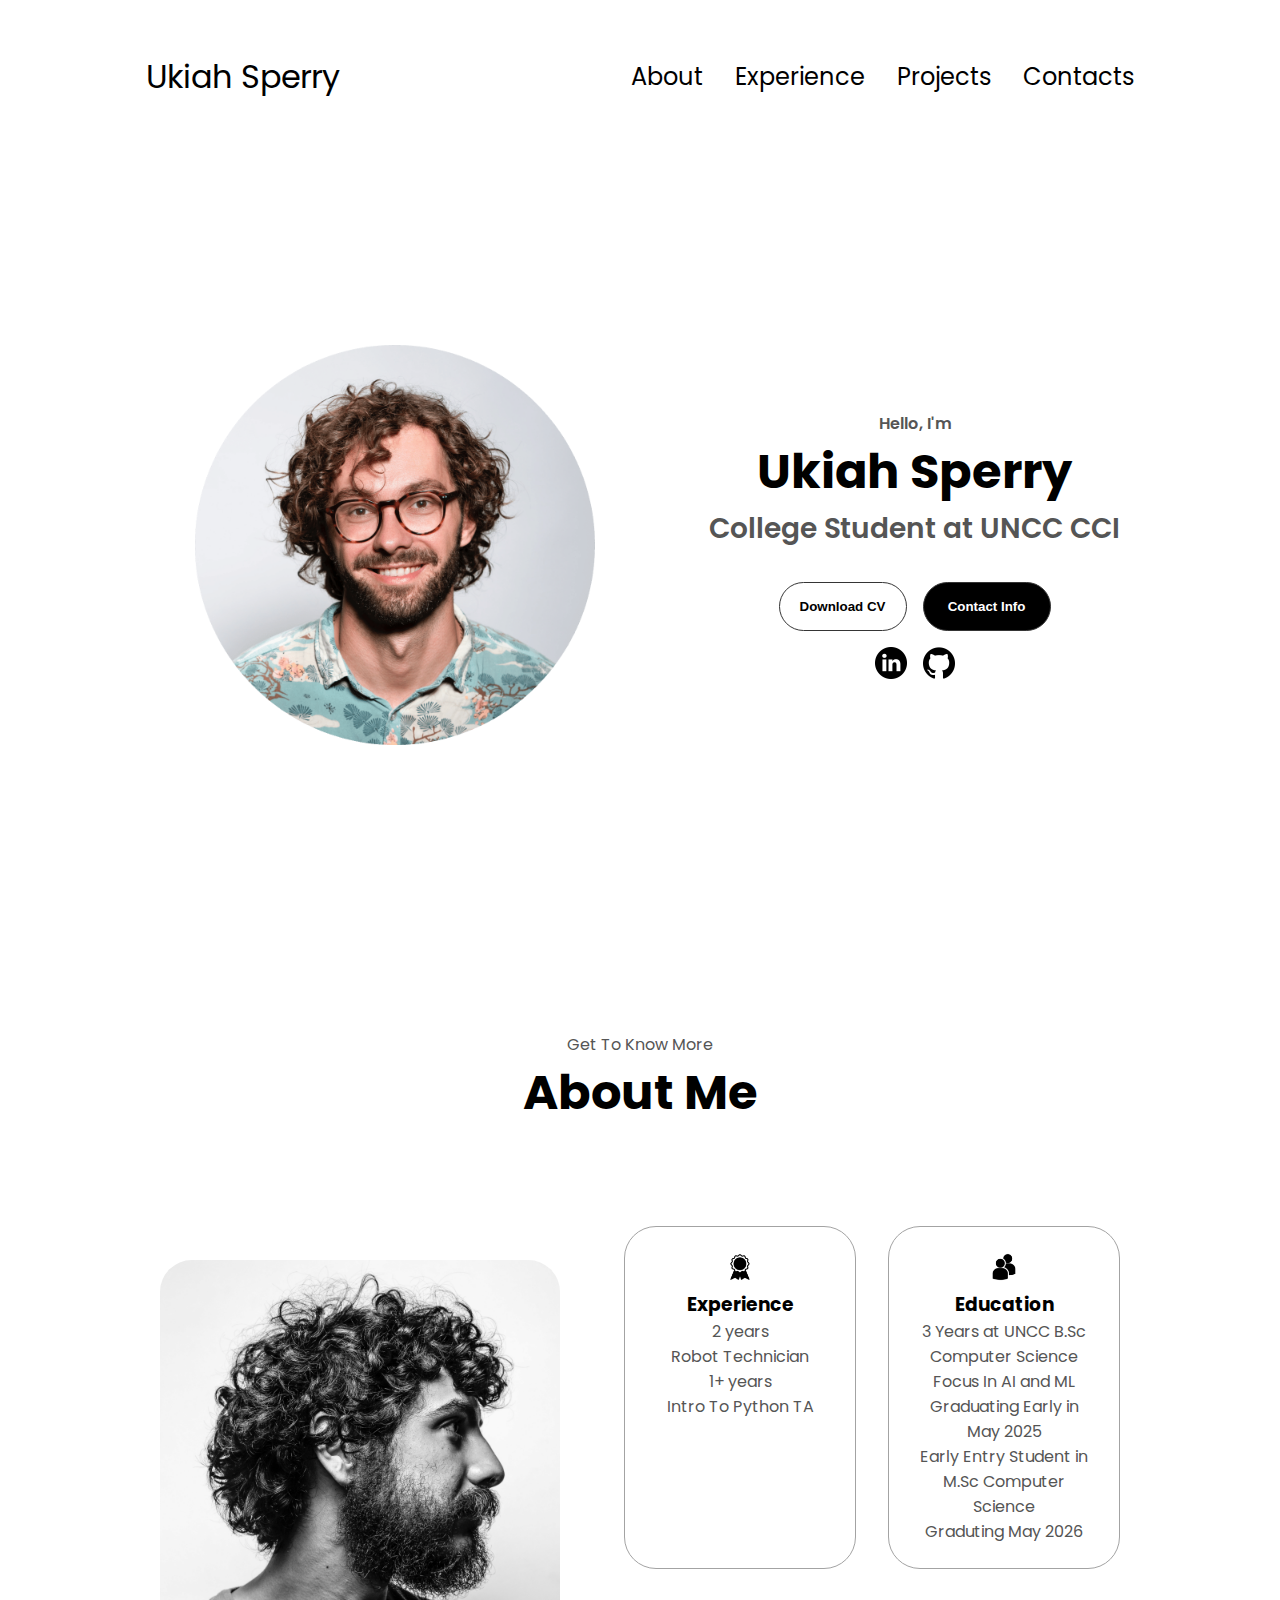
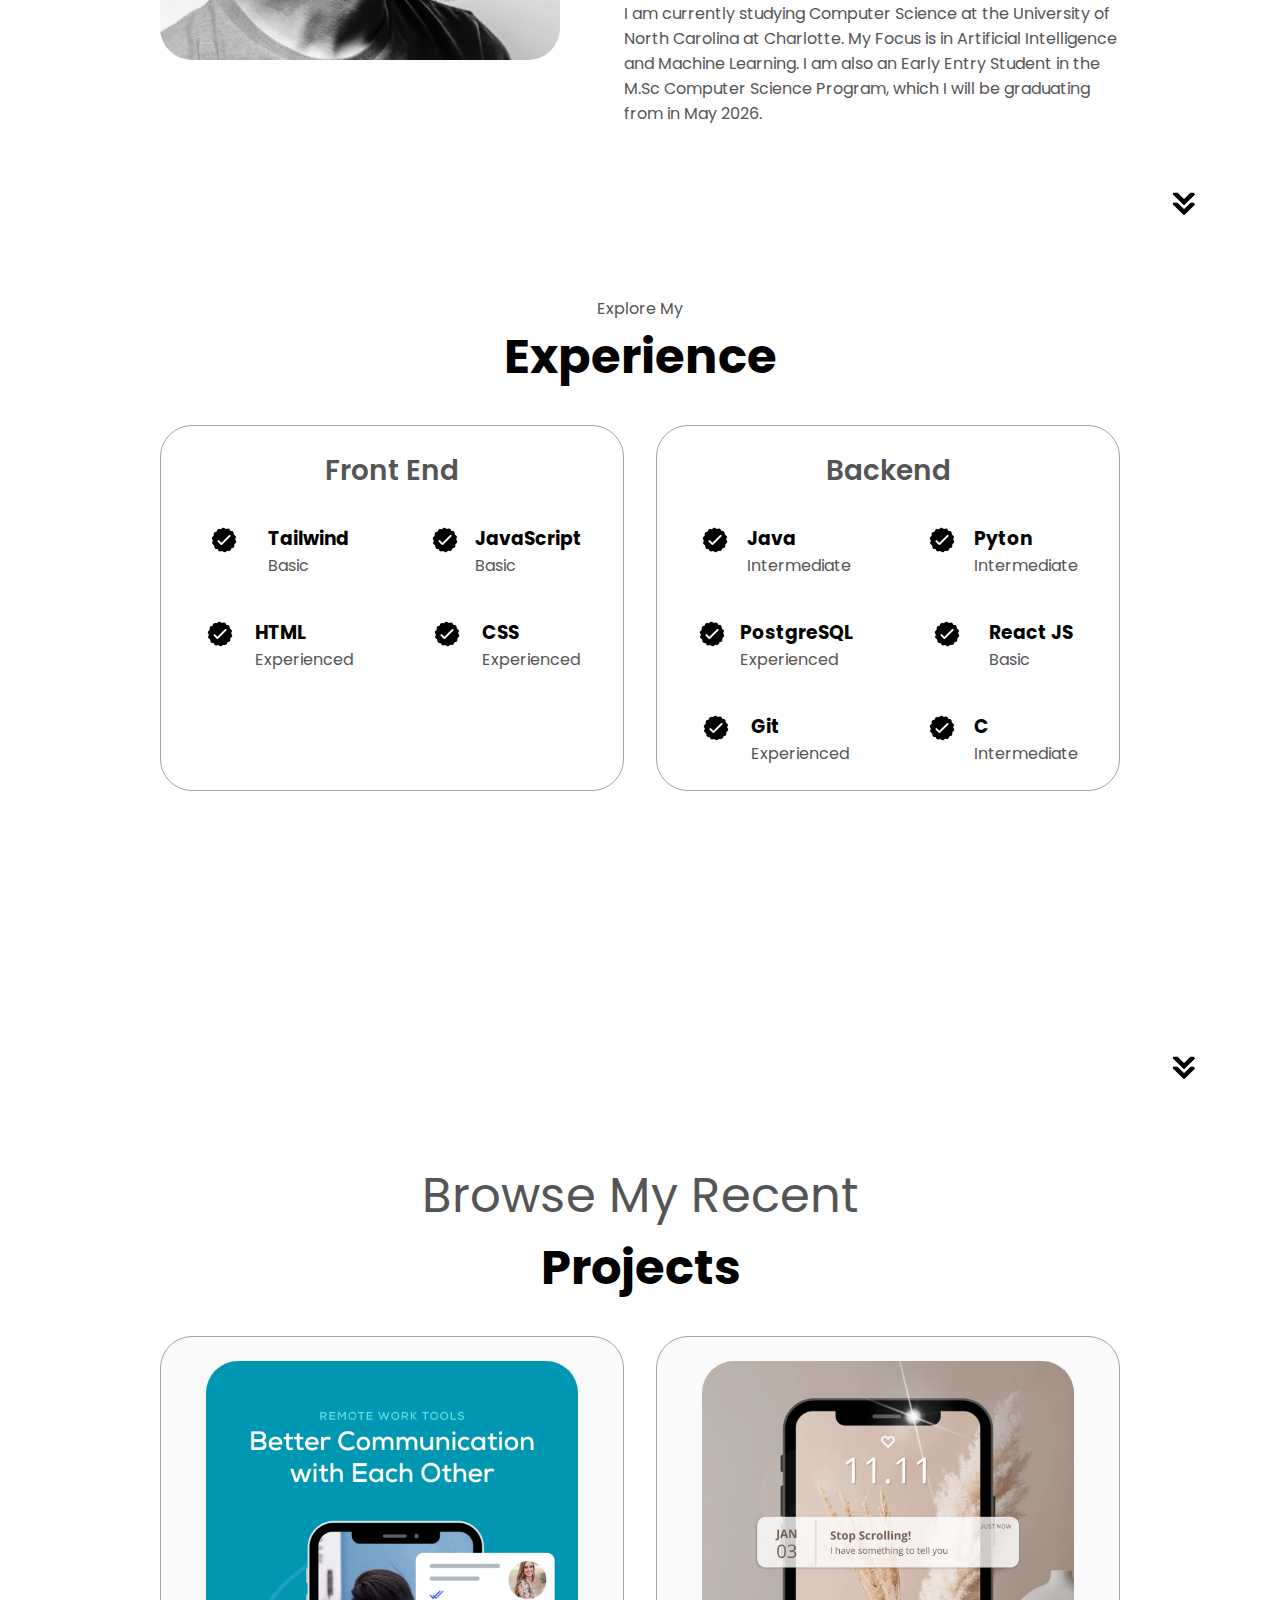
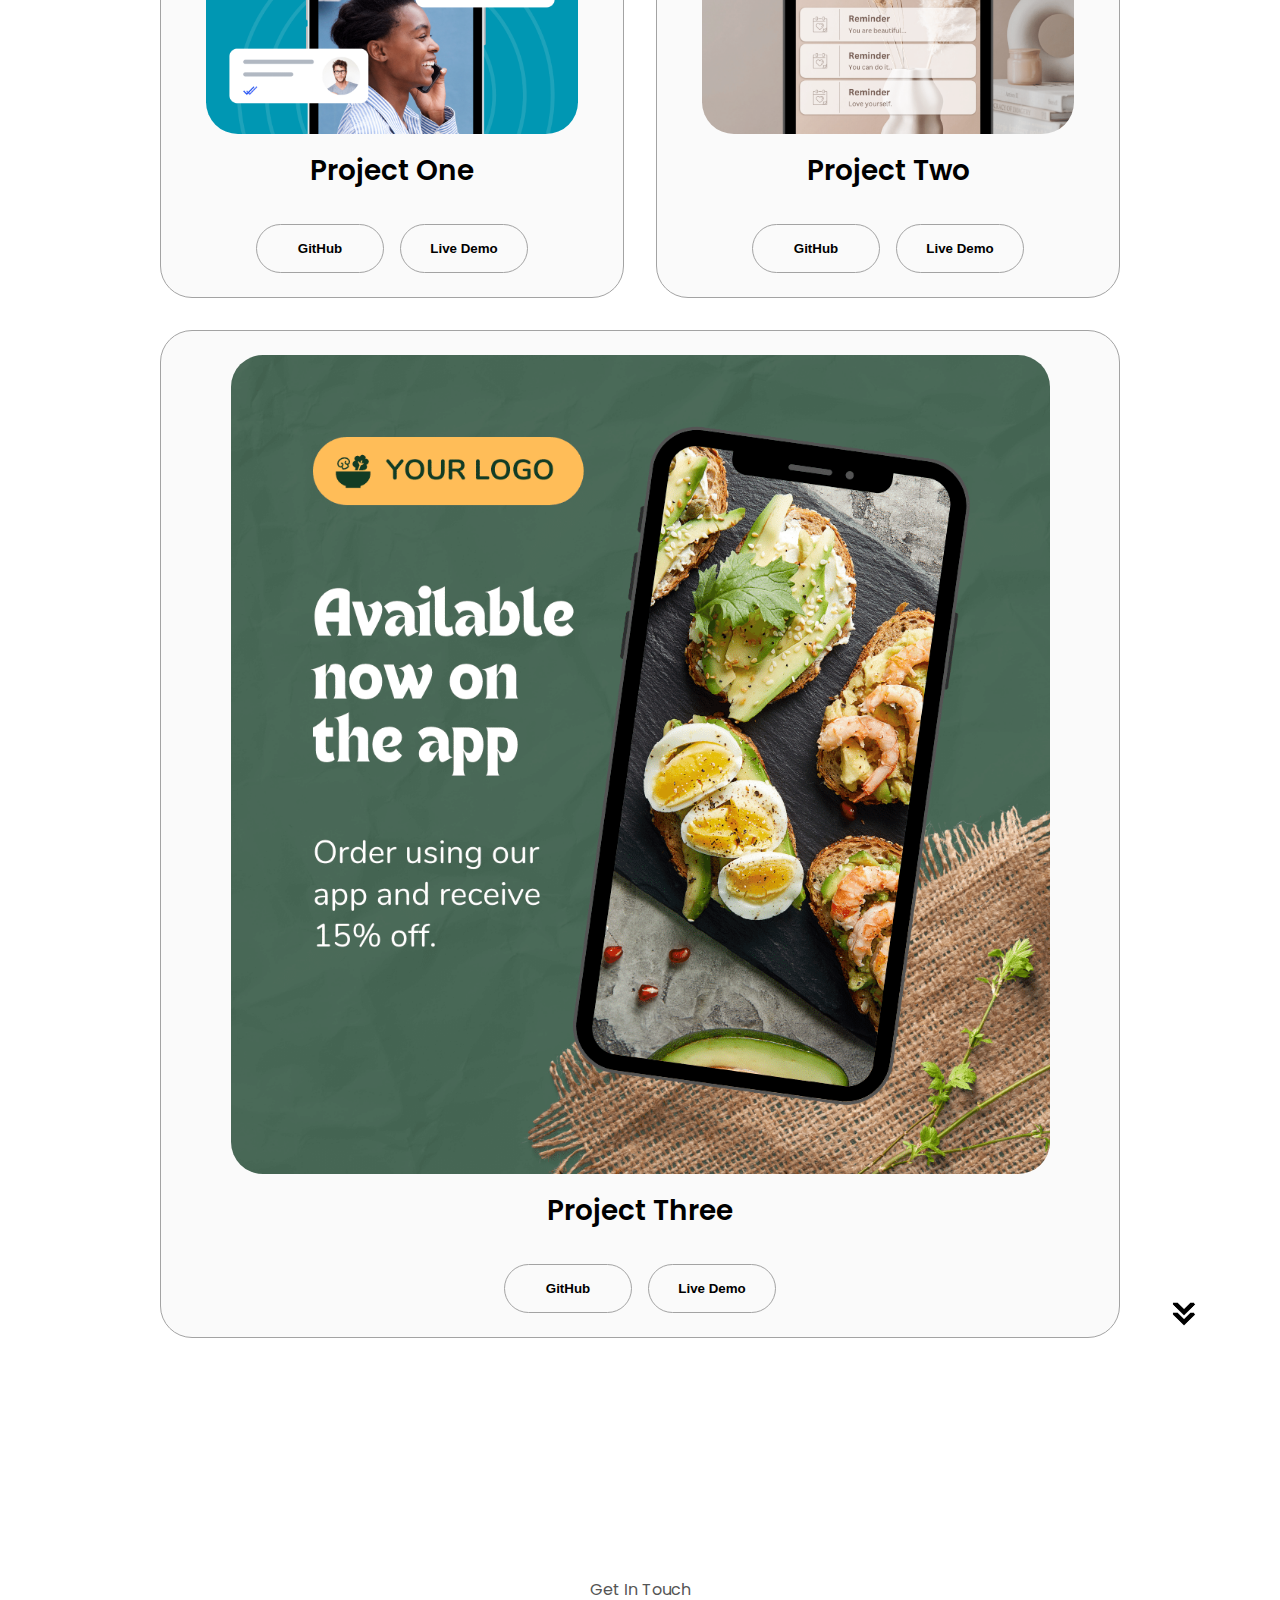
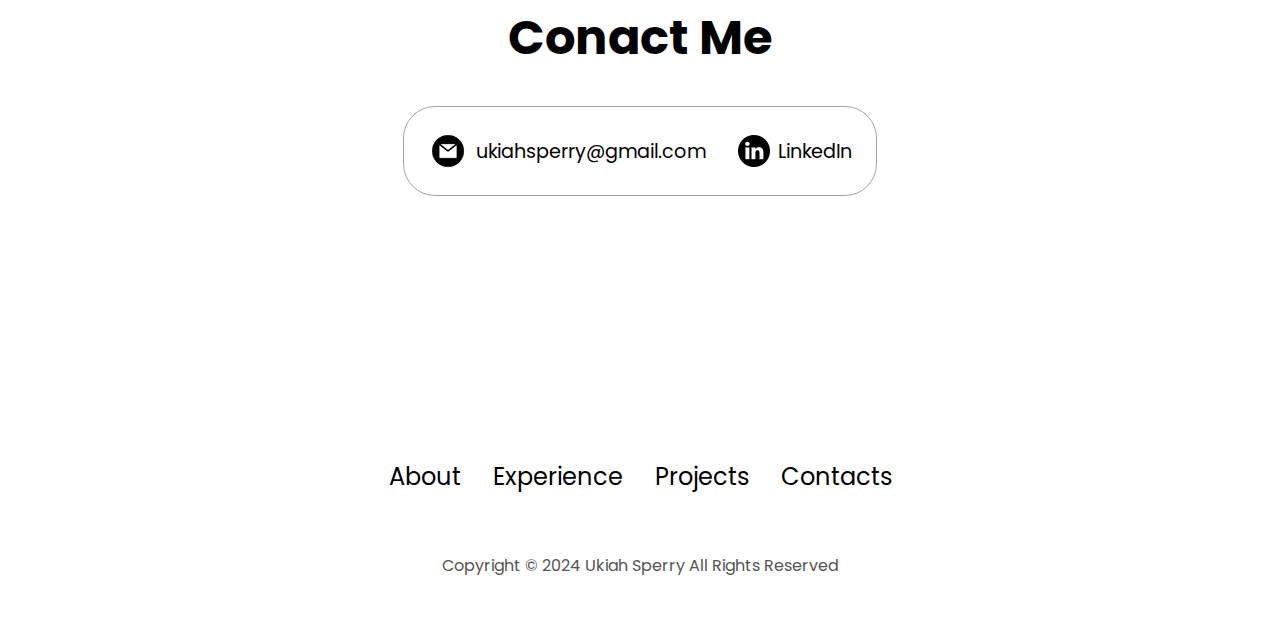
==== index.html @ bec2c9a7 "Finished Website" ====
<!DOCTYPE html>
<html lang="en">
<head>
    <meta charset="UTF-8">
    <meta name="viewport" content="width=device-width, initial-scale=1.0">
    <title>My Portfolio</title>
    <link rel="stylesheet" href="style.css">
    <link rel="stylesheet" href="mediaqueries.css">
</head>
<body>
    <nav id="desktop-nav">
        <div class="logo">
            Ukiah Sperry
        </div>
        <div>
            <ul class="nav-links">
                <li>
                    <a href="#about">About</a>
                </li>
                <li>
                    <a href="#experience">Experience</a>
                </li>
                <li>
                    <a href="#projects">Projects</a>
                </li>
                <li>
                    <a href="#contacts">Contacts</a>
                </li>
            </ul>
        </div>
    </nav>
    <nav id="hamburger-nav">
        <div class="logo">
            Ukiah Sperry
        </div>
        <div class="hamburger-menu">
            <div class="hamburger-icon" onclick="toggleMenu()">
                <span></span>
                <span></span>
                <span></span>
            </div>
            <div class="menu-links">
                <li>
                    <a href="#about" onclick="toggleMenu()">About</a>
                </li>
                <li>
                    <a href="#experience" onclick="toggleMenu()">Experience</a>
                </li>
                <li>
                    <a href="#projects" onclick="toggleMenu()">Projects</a>
                </li>
                <li>
                    <a href="#contacts" onclick="toggleMenu()">Contacts</a>
                </li>
            </div>
        </div>
    </nav>
    <section id="profile">
        <div class="section__pic-container">
            <img src="./assets/profile-pic.png" alt="Ukiah Sperry Profile Picture">
        </div>
        <div class="section__text">
            <p class="section__text__p1">
                Hello, I'm 
            </p>
            <h1 class="title">Ukiah Sperry</h1>
            <p class="section__text__p2">College Student at UNCC CCI</p>
            <div class="btn-container">
                <button class="btn btn-color-2" onclick="window.open('./assets/resume-example.pdf')">
                    Download CV
                </button>
                <button class="btn btn-color-1" onclick="location.href='./#contact'">
                    Contact Info
                </button>
            </div>
            <div id="socials-container">
                <img src="./assets/linkedin.png" alt="My LinkedIn Profile" class="icon" 
                onclick="location.href='https://www.linkedin.com/in/ukiah-sperry'">
                <img src="./assets/github.png" alt="My Github Profile" class="icon" 
                onclick="location.href='https://github.com/ukiah-sperry'">
            </div>
        </div>
    </section>
    <section id="about">
        <p class="section__text__p1">Get To Know More</p>
        <h1 class="title">About Me</h1>
        <div class="section-container">
            <div class="section__pic-container">
                <img src="./assets/about-pic.png" alt="Profile Picture" class="about-pic">
            </div>
            <div class="about-details-container">
                <div class="about-containers">
                    <div class="details-container">
                        <img src="./assets/experience.png" alt="Experience Icon" class="icon">
                        <h3>Experience</h3>
                        <p>2 years<br> Robot Technician</p>
                        <p>1+ years<br> Intro To Python TA</p>
                    </div>
                    <div class="details-container">
                        <img src="./assets/education.png" alt="Experience Icon" class="icon">
                        <h3>Education</h3>
                        <p>3 Years at UNCC B.Sc Computer Science Focus In AI and ML <br>Graduating Early in May 2025 </p>
                        <p>Early Entry Student in M.Sc Computer Science<br>Graduting May 2026</p>
                    </div>
                </div>
                <div class="text-container">
                    <p>I am currently studying Computer Science at the University of North Carolina at Charlotte.
                        My Focus is in Artificial Intelligence and Machine Learning. 
                        I am also an Early Entry Student in the M.Sc Computer Science Program, which I will be graduating from in May 2026.
                    </p>
                    </p>
                </div>
            </div>
        </div>
        <img src="./assets/arrow.png" alt="Arrow icon" class="icon arrow" 
        onclick="location.href='./#experience'">
    </section>
    <section id="experience">
        <p class="section__text__p1">Explore My</p>
        <h1 class="title"> Experience</h1>
        <div class="experience-details-container">
            <div class="about-containers">
                <div class="details-container">
                    <h2 class="experience-sub-title">Front End</h2>
                    <div class="article-container">
                        <article>
                            <img src="./assets/checkmark.png" alt="Exp Icon" class="icon">
                            <div>
                                <h3>Tailwind</h3>
                                <p>Basic</p>
                            </div>
                        </article>
                        <article>
                            <img src="./assets/checkmark.png" alt="Exp Icon" class="icon">
                            <div>
                                <h3>JavaScript</h3>
                                <p>Basic</p>
                            </div>
                        </article>
                        <article>
                            <img src="./assets/checkmark.png" alt="Exp Icon" class="icon">
                            <div>
                                <h3>HTML</h3>
                                <p>Experienced</p>
                            </div>
                        </article>
                        <article>
                            <img src="./assets/checkmark.png" alt="Exp Icon" class="icon">
                            <div>
                                <h3>CSS</h3>
                                <p>Experienced</p>
                            </div>
                        </article>
                    </div>
                </div>
                <div class="details-container">
                    <h2 class="experience-sub-title">Backend</h2>
                    <div class="article-container">
                        <article>
                            <img src="./assets/checkmark.png" alt="Exp Icon" class="icon">
                            <div>
                                <h3>Java</h3>
                                <p>Intermediate</p>
                            </div>
                        </article>
                        <article>
                            <img src="./assets/checkmark.png" alt="Exp Icon" class="icon">
                            <div>
                                <h3>Pyton</h3>
                                <p>Intermediate</p>
                            </div>
                        </article>
                        <article>
                            <img src="./assets/checkmark.png" alt="Exp Icon" class="icon">
                            <div>
                                <h3>PostgreSQL</h3>
                                <p>Experienced</p>
                            </div>
                        </article>
                        <article>
                            <img src="./assets/checkmark.png" alt="Exp Icon" class="icon">
                            <div>
                                <h3>React JS</h3>
                                <p>Basic</p>
                            </div>
                        </article>
                        <article>
                            <img src="./assets/checkmark.png" alt="Exp Icon" class="icon">
                            <div>
                                <h3>Git</h3>
                                <p>Experienced</p>
                            </div>
                        </article>
                        <article>
                            <img src="./assets/checkmark.png" alt="Exp Icon" class="icon">
                            <div>
                                <h3>C</h3>
                                <p>Intermediate</p>
                            </div>
                        </article>
                    </div>
                </div>
            </div>
        </div>
        <img src="./assets/arrow.png" alt="Arrow icon" class="icon arrow" 
    onclick="location.href='./#projects'">
    </section>
    <section id="projects">
        <p class="title">Browse My Recent</p>
        <h1 class="title">Projects</h1>
        <div class="experience-details-container">
            <div class="about-containers">
            <div class="details-container color-container">
                <div class="article-container">
                    <img src="./assets/project-1.png" alt="Project 1" class="project-img">
                </div>
                <h2 class="experience-sub-title project-title">Project One</h2>
                <div class="btn-container">
                    <button class="btn btn-color-2 project-btn" onclick="location.href='https://github.com/'">
                        GitHub
                    </button>
                    <button class="btn btn-color-2 project-btn" onclick="location.href='https://github.com/'">
                        Live Demo
                    </button>
                </div>
            </div>
            <div class="details-container color-container">
                <div class="article-container">
                    <img src="./assets/project-2.png" alt="Project 2" class="project-img">
                </div>
                <h2 class="experience-sub-title project-title">Project Two</h2>
                <div class="btn-container">
                    <button class="btn btn-color-2 project-btn" onclick="location.href='https://github.com/'">
                        GitHub
                    </button>
                    <button class="btn btn-color-2 project-btn" onclick="location.href='https://github.com/'">
                        Live Demo
                    </button>
                </div>
            </div>
            <div class="details-container color-container">
                <div class="article-container">
                    <img src="./assets/project-3.png" alt="Project 3" class="project-img">
                </div>
                <h2 class="experience-sub-title project-title">Project Three</h2>
                <div class="btn-container">
                    <button class="btn btn-color-2 project-btn" onclick="location.href='https://github.com/'">
                        GitHub
                    </button>
                    <button class="btn btn-color-2 project-btn" onclick="location.href='https://github.com/'">
                        Live Demo
                    </button>
                </div>
            </div>
            </div>
        </div>
        <img src="./assets/arrow.png" alt="Arrow icon" class="icon arrow" 
    onclick="location.href='./#contacts'">
    </section>
    <section id="contact">
        <p class="section__text__p1">Get In Touch</p>
        <h1 class="title">Conact Me</h1>
        <div class="contact-info-upper-container">
            <div class="contact-info-container">
                <img src="./assets/email.png" alt="Email Icon" class="icon contact-icon email-icon">
                <p> <a href="mailto:ukiahsperry@gmail.com">
                    ukiahsperry@gmail.com
                </a></p>
            </div>
            <div class="contact-info-container">
                <img src="./assets/linkedin.png" alt="LinkedIn Icon" class="icon contact-icon">
                <p> <a href="https://www.linkedin.com/in/ukiah-sperry">
                    LinkedIn
                </a></p>
            </div>
        </div>
    </section>
    <footer>
        <nav>
            <div class="nav-links-container">
                <ul class="nav-links">
                    <li>
                        <a href="#about">About</a>
                    </li>
                    <li>
                        <a href="#experience">Experience</a>
                    </li>
                    <li>
                        <a href="#projects">Projects</a>
                    </li>
                    <li>
                        <a href="#contacts">Contacts</a>
                    </li>
                </ul>
            </div>
        </nav>
        <p>Copyright &#169; 2024 Ukiah Sperry All Rights Reserved</p>
    </footer>
    <script src="script.js"></script>
</body>
</html>
---- style.css ----
/* Gen Styling */

@import url('https://fonts.googleapis.com/css2?family=Poppins:ital,wght@300;400;500;600&display=swap');


* {
    margin: 0;
    padding: 0;
}

body {
    font-family: 'Poppins', sans-serif;
}

html{
    scroll-behavior: smooth;
}

p {
    color: rgb(85, 85, 85);
}

/* TRANSITION */

a, .btn {
    transition: all 0.3s ease;
}

/* DESKTOP NAV */

nav, .nav-links {
    display: flex;
}

nav{
    justify-content: space-around;
    align-items: center;
    height: 17vh;
}

.nav-links {
    gap: 2rem;
    list-style: none;
    font-size: 1.5rem;
}

a{
    color: black;
    text-decoration: none;
    text-decoration-color: white;
}

a:hover{
    color: grey;
    text-decoration: underline;
    text-underline-offset: .4rem;
    text-decoration-color: rgb(181, 181, 181) ;
}

.logo {
    font-size: 2rem;
}

.logo:hover{
    cursor: default;
}

/* HAMBURGER */

#hamburger-nav {
    display: none;
}

.hamburger-menu {
    position: relative;
    display: inline-block;

}

.hamburger-icon{
    display: flex;
    flex-direction: column;
    justify-content: space-between;
    height: 24px;
    width: 30px;
    cursor: pointer;
}

.hamburger-icon span {
    width: 100%;
    height: 2px;
    background-color: black;
    transition: all 0.3s ease-in-out;
}

.menu-links {
    position: absolute;
    top: 100%;
    right: 0%;
    background-color: white;
    width: fit-content;
    max-height: 0;
    overflow: hidden;
    transition: all 0.3s ease-in-out;
}

.menu-links a{
    display: block;
    padding: 10px;
    text-align: center;
    color: black;
    font-size: 1.5rem;
    text-decoration: none;
    transition: all 0.3s ease-in-out;
}

.menu-links li{
    list-style: none;

}

.menu-links.open {
    max-height: 300px;
}

.hamburger-icon.open span:first-child{
    transform: rotate(45deg) translate(10px, 5px);
}
.hamburger-icon.open span:nth-child(2){
    opacity: 0;
}
.hamburger-icon.open span:last-child{
    transform: rotate(-45deg) translate(10px, -5px);
}

.hamburger-icon span:first-child{
    transform: none;
}
.hamburger-icon span:first-child{
    opacity: 1;
}
.hamburger-icon span:first-child{
    transform: none;
}

/* Sections */

section {
    padding-top: 4vh;
    height: 96vh;
    margin: 0 10rem;
    box-sizing: border-box;
    min-height: fit-content;
}

.section-container{
    display: flex;
}

/* PROFILE SECTION */

#profile {
    display: flex;
    justify-content: center;
    gap: 5rem;
    height: 8-vh;
}

.section__pic-container {
    width: 400px;
    display: flex;
    height: 400px;
    margin: auto 0;
}

.section__text{
    align-self: center;
    text-align: center;
}

.section__text p{
    font-weight: 600;
}

.section__text__p1{
    text-align: center;
}

.section__text__p2{
    font-size: 1.75rem;
    margin-bottom: 1rem;
}

.title {
    font-size: 3rem;
    text-align: center;
}

#socials-container{
    display: flex;
    justify-content: center;
    gap: 1rem;
    margin-top: 1rem;
}

/* ICON */

.icon{
    cursor: pointer;
    height: 2rem;
}

/* BUTTONS */

.btn-container{
    display: flex;
    justify-content: center;
    gap: 1rem;
    margin-top: 2rem;
}

.btn{
    font-weight: 600;
    transition: all 0.3s ease;
    padding: 1rem;
    width: 8rem;
    border-radius: 2rem;

}

.btn-color-1, .btn-color-2{
    border: rgb(53, 53, 53) .1rem solid;
}

.btn-color-1:hover, .btn-color-2:hover{
    cursor: pointer;
}

.btn-color-1, .btn-color-2:hover{
    background: rgb(53, 53, 53);
    color: white;
}

.btn-color-1{
    background: rgb(0, 0, 0);
}

.btn-color-2{
    background: none;
}

.btn-color-2:hover{
    border: rgb(255, 255, 255) .1rem solid;
}

.btn-container{
    gap: 1rem;
}

/* ABOUT */

#about {
    position: relative;
}

.about-containers{
    gap: 2rem;
    margin-bottom: 2rem;
    margin-top: 2rem;
}

.about-details-container{
    justify-content: center;
    flex-direction: column;
}

.about-details-container,
.about-containers{
    display: flex;
}

.about-pic{
    border-radius: 2rem;
}

.arrow{
    position: absolute;
    right: -5rem;
    bottom: 2.5rem;
}

.details-container{
    padding: 1.5rem;
    flex: 1;
    border-radius: 2rem;
    background: white;
    border: rgb(53, 53,53) .1rem solid;
    border-color: rgb(163, 163, 163);
    text-align: center;
}

.section-container{
    gap: 4rem;
    height: 80%;
}

.section__pic-container{
    height: 400px;
    width: 400px;
    margin: auto;
}

/* EXPERIENCE SECTION */

#experience {
    position: relative;
}

.experience-sub-title{
    color: rgb(85, 85, 85);
    font-weight: 600;
    font-size: 1.74rem;
    margin-bottom: 2rem;
}

.experience-details-container{
    display: flex;
    flex-direction: column;
    justify-content: center;
}

.article-container{
    display: flex;
    text-align: initial;
    flex-wrap: wrap;
    flex-direction: row;
    gap: 2.5rem;
    justify-content: space-around;
}

article{
    display: flex;
    width: 10rem;
    justify-content: space-around;
    gap: 0.5rem;
}

article .icon{
    cursor: default;
}

/* PROJECTS SECTION */

#projects {
    position: relative;
}

.color-container{
    border-color: rgb(163, 163, 163);
    background: rgb(250, 250, 250 );
}

.project-img{
    border-radius: 2rem;
    width: 90%;
    height: 90%;
}

.project-title{
    margin: 1rem;
    color: black;
}

.project-btn{
    color: black;
    border-color: rgb(163, 163, 163);
}

/* CONTACT */

#contact {
    display: flex;
    justify-content: center;
    flex-direction: column;
    height: 70vh;
}

.contact-info-upper-container{
    display: flex;
    justify-content: center;
    border-radius: 2rem;
    border: rgb(53, 53, 53) 0.1rem solid;
    border-color: rgb(163, 163, 163);
    background: (250, 250, 250);
    margin: 2rem auto;
    padding: 0.5rem;
}

.contact-info-container{
    display: flex;
    align-items: center;
    justify-content: center;
    gap: 0.5rem;
    margin: 1rem;
}

.contact-info-container p{
    font-size: larger;
}

.contact-icon{
    cursor: default;
}

.email-icon{
    height: 2.5rem;
}

/* FOOTER SECTION*/

footer{
    height: 26vh;
    margin: 0 1rem;
}

footer p{
    text-align: center;
}
---- mediaqueries.css ----
@media screen and (max-width: 1400px) {
    #profile{
        height: 83vh;
        margin-bottom: 6rem;
    }

    .about-containers{
        flex-wrap: wrap;

    }
}

@media screen and (max-width: 1200px) {
    #desktop-nav {
        display: none;
    }
    #hamburger-nav {
        display: flex;
    }

    #experience, #experience-details-container{
        margin-top: 2rem;
    }
    #profile, .section-container{
        display: block;
    }

    .arrow{
        display: none;
    }
    section, .section-container{
        height: fit-content;
    }
    section{
        margin: 0 5%;
    }
    .section__pic__container{
        width: 75px;
        height: 75px;
        margin: 0 auto 2rem;
    }
    .about-containers{
        margin-top: 0;
    }
}

@media screen and (max-width: 600px) {
    #contact, footer{
        height: 40vh;
    }
    #profile{
        height: 83vh;
        margin-bottom: 0;
    }

    article{
        font-size: 1rem;
    }

    footer nav{
        height: fit-content;
        margin-bottom: 2rem;
    }

    .about-containers, .contact-info-upper-container, .btn-container{
        flex-wrap: wrap;
    }

    .contact-info-container{
        margin: 0;
    }

    .contact-info-container p, .nav-links li a{
        font-size: 1rem;
    }

    .experience-sub-title{
        font-size: 1.25rem;
    }

    .logo{
        font-size: 1.5rem;
    }

    .nav-links{
        flex-direction: column;
        gap: .5rem;
        text-align: center;
    }

    .section__pic__container{
        width: auto;
        height: 46vw;
        justify-content: center;
    }

    .section__text__p2{
        font-size: 1.25rem;
    }

    .title{
        font-size: 2rem;
    }

    .text-container{
        text-align: justify;
    }


}
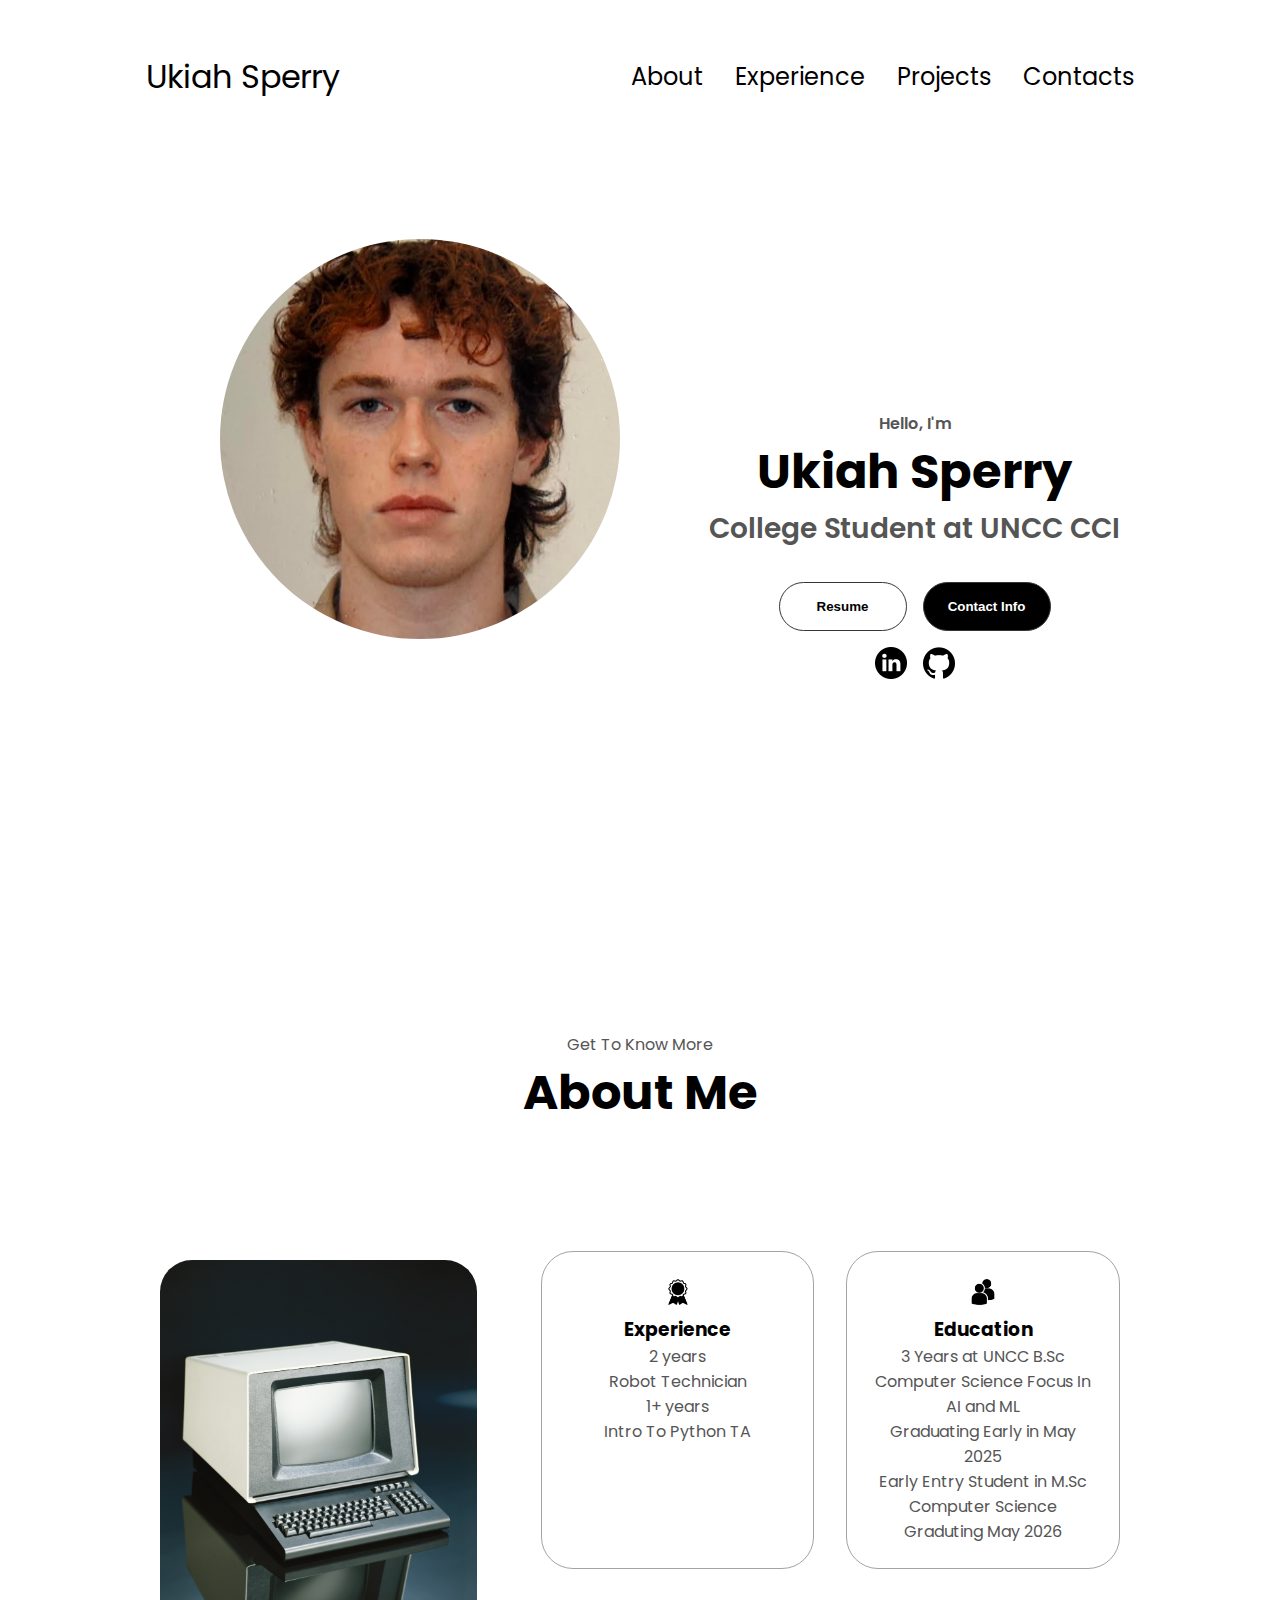
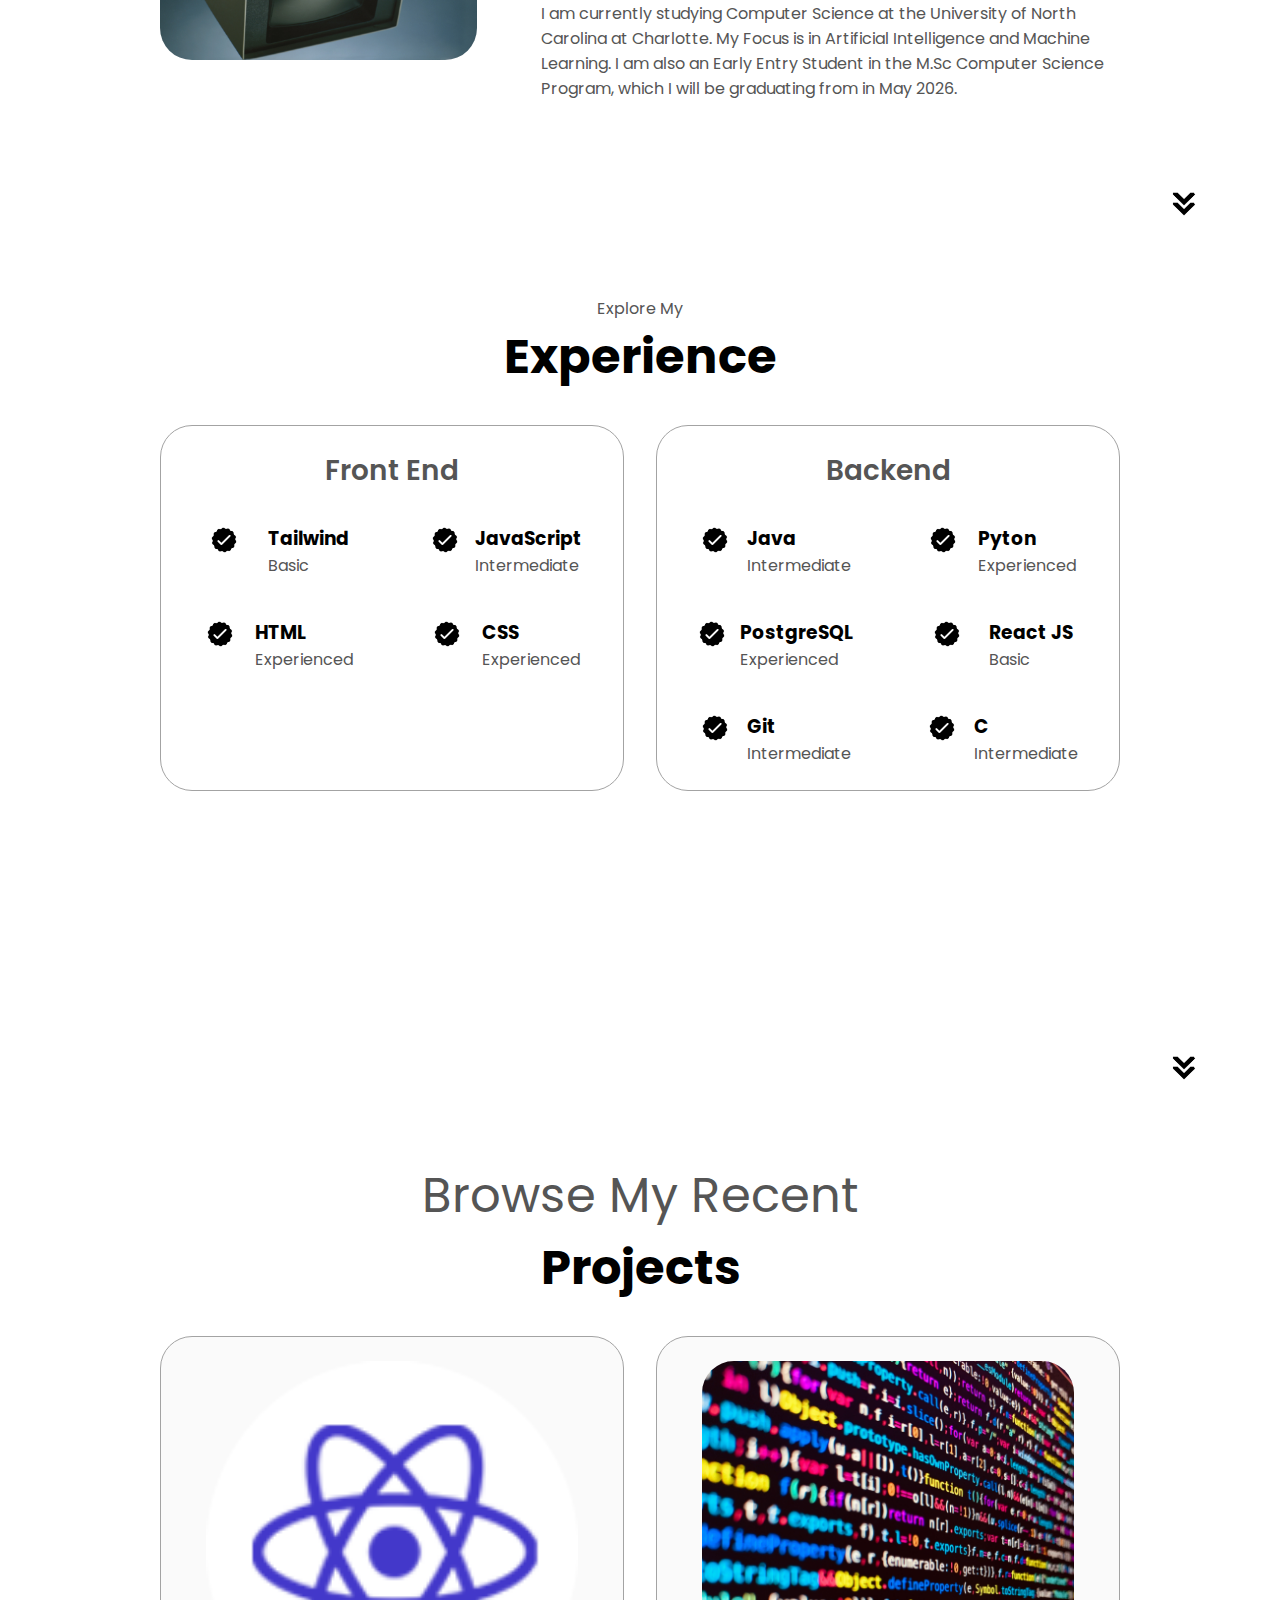
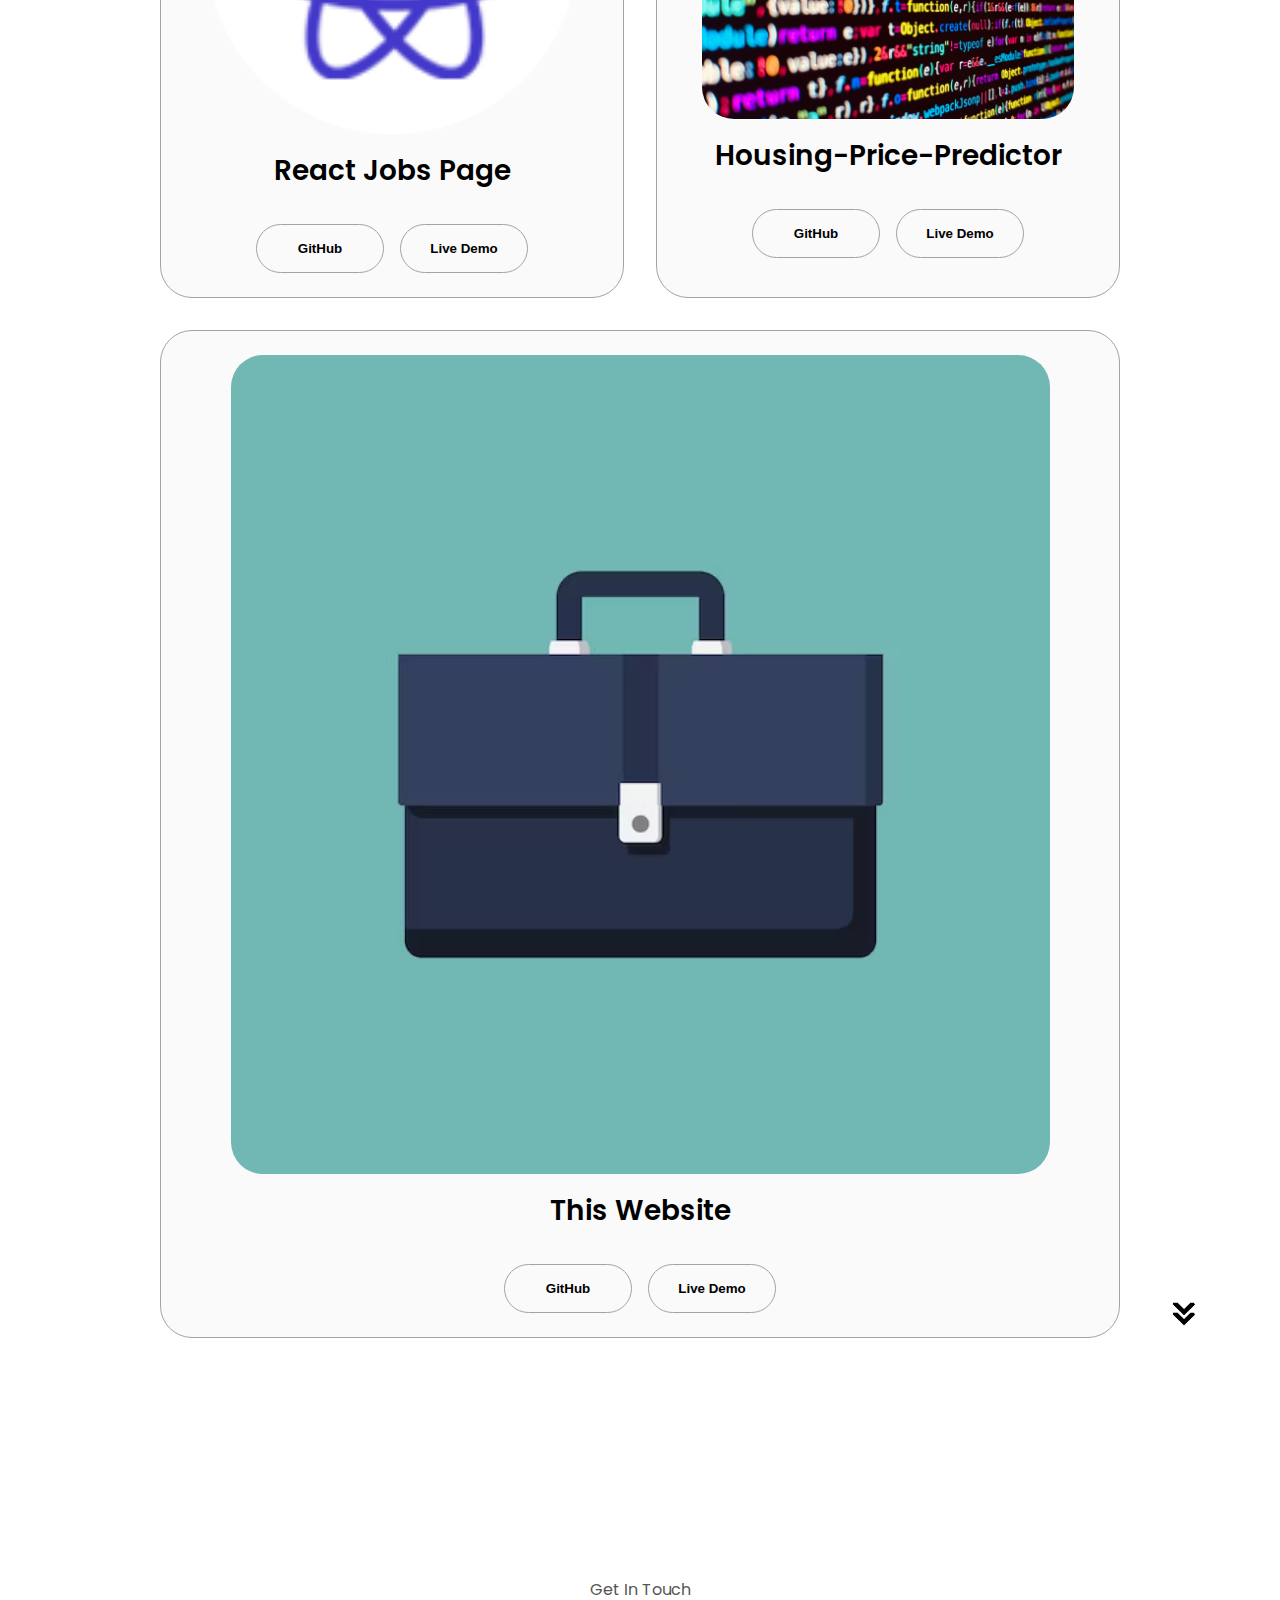
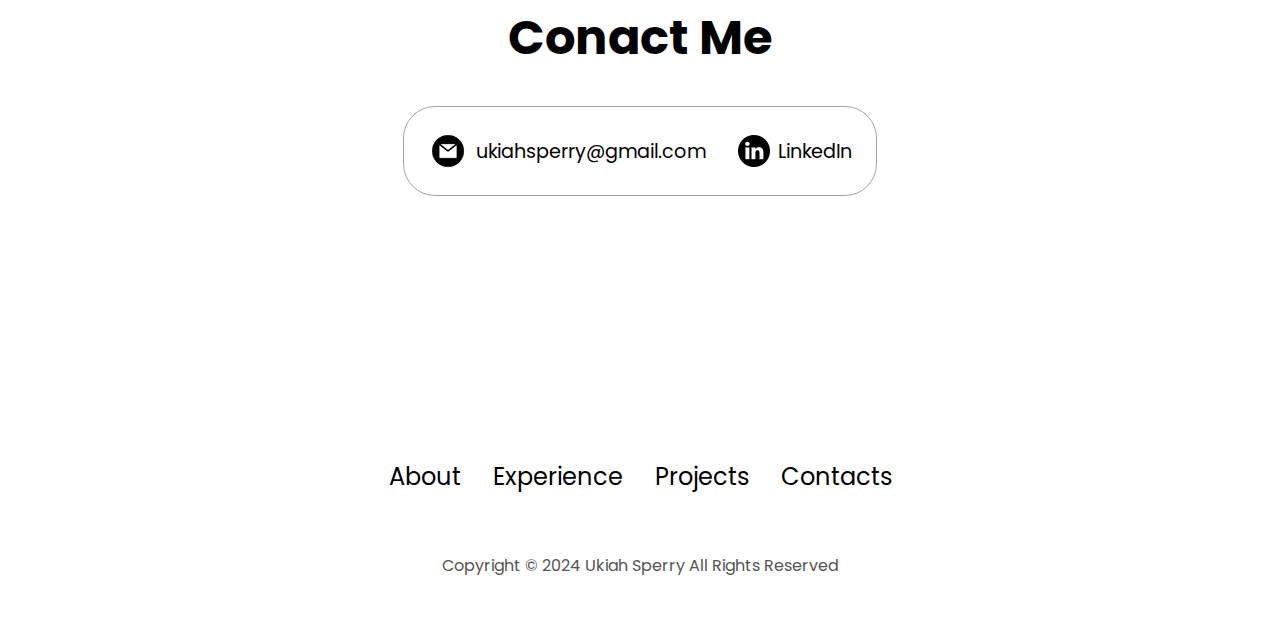
==== commit c60a3c8a: "Revised Issues" ====
--- a/index.html
+++ b/index.html
@@ -6,6 +6,7 @@
     <title>My Portfolio</title>
     <link rel="stylesheet" href="style.css">
     <link rel="stylesheet" href="mediaqueries.css">
+    <link rel="icon" href="./assets/browserIcon.png" type="image/png">
 </head>
 <body>
     <nav id="desktop-nav">
@@ -24,7 +25,7 @@
                     <a href="#projects">Projects</a>
                 </li>
                 <li>
-                    <a href="#contacts">Contacts</a>
+                    <a href="#contact">Contacts</a>
                 </li>
             </ul>
         </div>
@@ -56,8 +57,8 @@
         </div>
     </nav>
     <section id="profile">
-        <div class="section__pic-container">
-            <img src="./assets/profile-pic.png" alt="Ukiah Sperry Profile Picture">
+        <div class="section__pic-container, profile-pic">
+            <img class="section__pic-container profile-pic" src="./assets/profile-pic.png" alt="Ukiah Sperry Profile Picture">
         </div>
         <div class="section__text">
             <p class="section__text__p1">
@@ -67,7 +68,7 @@
             <p class="section__text__p2">College Student at UNCC CCI</p>
             <div class="btn-container">
                 <button class="btn btn-color-2" onclick="window.open('./assets/resume-example.pdf')">
-                    Download CV
+                    Resume
                 </button>
                 <button class="btn btn-color-1" onclick="location.href='./#contact'">
                     Contact Info
@@ -134,7 +135,7 @@
                             <img src="./assets/checkmark.png" alt="Exp Icon" class="icon">
                             <div>
                                 <h3>JavaScript</h3>
-                                <p>Basic</p>
+                                <p>Intermediate</p>
                             </div>
                         </article>
                         <article>
@@ -167,7 +168,7 @@
                             <img src="./assets/checkmark.png" alt="Exp Icon" class="icon">
                             <div>
                                 <h3>Pyton</h3>
-                                <p>Intermediate</p>
+                                <p>Experienced</p>
                             </div>
                         </article>
                         <article>
@@ -188,7 +189,7 @@
                             <img src="./assets/checkmark.png" alt="Exp Icon" class="icon">
                             <div>
                                 <h3>Git</h3>
-                                <p>Experienced</p>
+                                <p>Intermediate</p>
                             </div>
                         </article>
                         <article>
@@ -214,12 +215,12 @@
                 <div class="article-container">
                     <img src="./assets/project-1.png" alt="Project 1" class="project-img">
                 </div>
-                <h2 class="experience-sub-title project-title">Project One</h2>
+                <h2 class="experience-sub-title project-title">React Jobs Page</h2>
                 <div class="btn-container">
-                    <button class="btn btn-color-2 project-btn" onclick="location.href='https://github.com/'">
+                    <button class="btn btn-color-2 project-btn" onclick="location.href='https://github.com/ukiah-sperry/React-Practice-Jobs-/tree/master'">
                         GitHub
                     </button>
-                    <button class="btn btn-color-2 project-btn" onclick="location.href='https://github.com/'">
+                    <button class="btn btn-color-2 project-btn" onclick="location.href='https://youtu.be/GxKVUUB26ow'">
                         Live Demo
                     </button>
                 </div>
@@ -228,26 +229,26 @@
                 <div class="article-container">
                     <img src="./assets/project-2.png" alt="Project 2" class="project-img">
                 </div>
-                <h2 class="experience-sub-title project-title">Project Two</h2>
+                <h2 class="experience-sub-title project-title">Housing-Price-Predictor</h2>
                 <div class="btn-container">
-                    <button class="btn btn-color-2 project-btn" onclick="location.href='https://github.com/'">
+                    <button class="btn btn-color-2 project-btn" onclick="location.href='https://github.com/ukiah-sperry/Housing-Price-Predictor.git'">
                         GitHub
                     </button>
-                    <button class="btn btn-color-2 project-btn" onclick="location.href='https://github.com/'">
+                    <button class="btn btn-color-2 project-btn" onclick="location.href='https://youtu.be/vKlyh8WCpaw'">
                         Live Demo
                     </button>
                 </div>
             </div>
             <div class="details-container color-container">
                 <div class="article-container">
-                    <img src="./assets/project-3.png" alt="Project 3" class="project-img">
-                </div>
-                <h2 class="experience-sub-title project-title">Project Three</h2>
+                    <img src="./assets/project3.png" alt="Project 3" class="project-img">
+                </div>
+                <h2 class="experience-sub-title project-title">This Website</h2>
                 <div class="btn-container">
-                    <button class="btn btn-color-2 project-btn" onclick="location.href='https://github.com/'">
+                    <button class="btn btn-color-2 project-btn" onclick="location.href='https://github.com/ukiah-sperry/html-css-js-Personal-Portfolio'">
                         GitHub
                     </button>
-                    <button class="btn btn-color-2 project-btn" onclick="location.href='https://github.com/'">
+                    <button class="btn btn-color-2 project-btn" onclick="location.href='./#profile'">
                         Live Demo
                     </button>
                 </div>
@@ -255,7 +256,7 @@
             </div>
         </div>
         <img src="./assets/arrow.png" alt="Arrow icon" class="icon arrow" 
-    onclick="location.href='./#contacts'">
+    onclick="location.href='./#contact'">
     </section>
     <section id="contact">
         <p class="section__text__p1">Get In Touch</p>
--- a/style.css
+++ b/style.css
@@ -173,6 +173,16 @@
     margin: auto 0;
 }
 
+.profile-pic {
+    width: 350px;            /* Set the desired width */
+    height: 350px;           /* Ensure the height matches the width for a perfect circle */
+    border-radius: 50%;      /* Makes the image circular */
+    object-fit: cover;       /* Ensures the image is proportionally scaled */
+    object-position: center;    /* Adjusts the position to include more of the top of the picture */
+    display: block;          /* Prevents any inline spacing issues */
+    margin: 50px auto 0 auto;
+}
+
 .section__text{
     align-self: center;
     text-align: center;
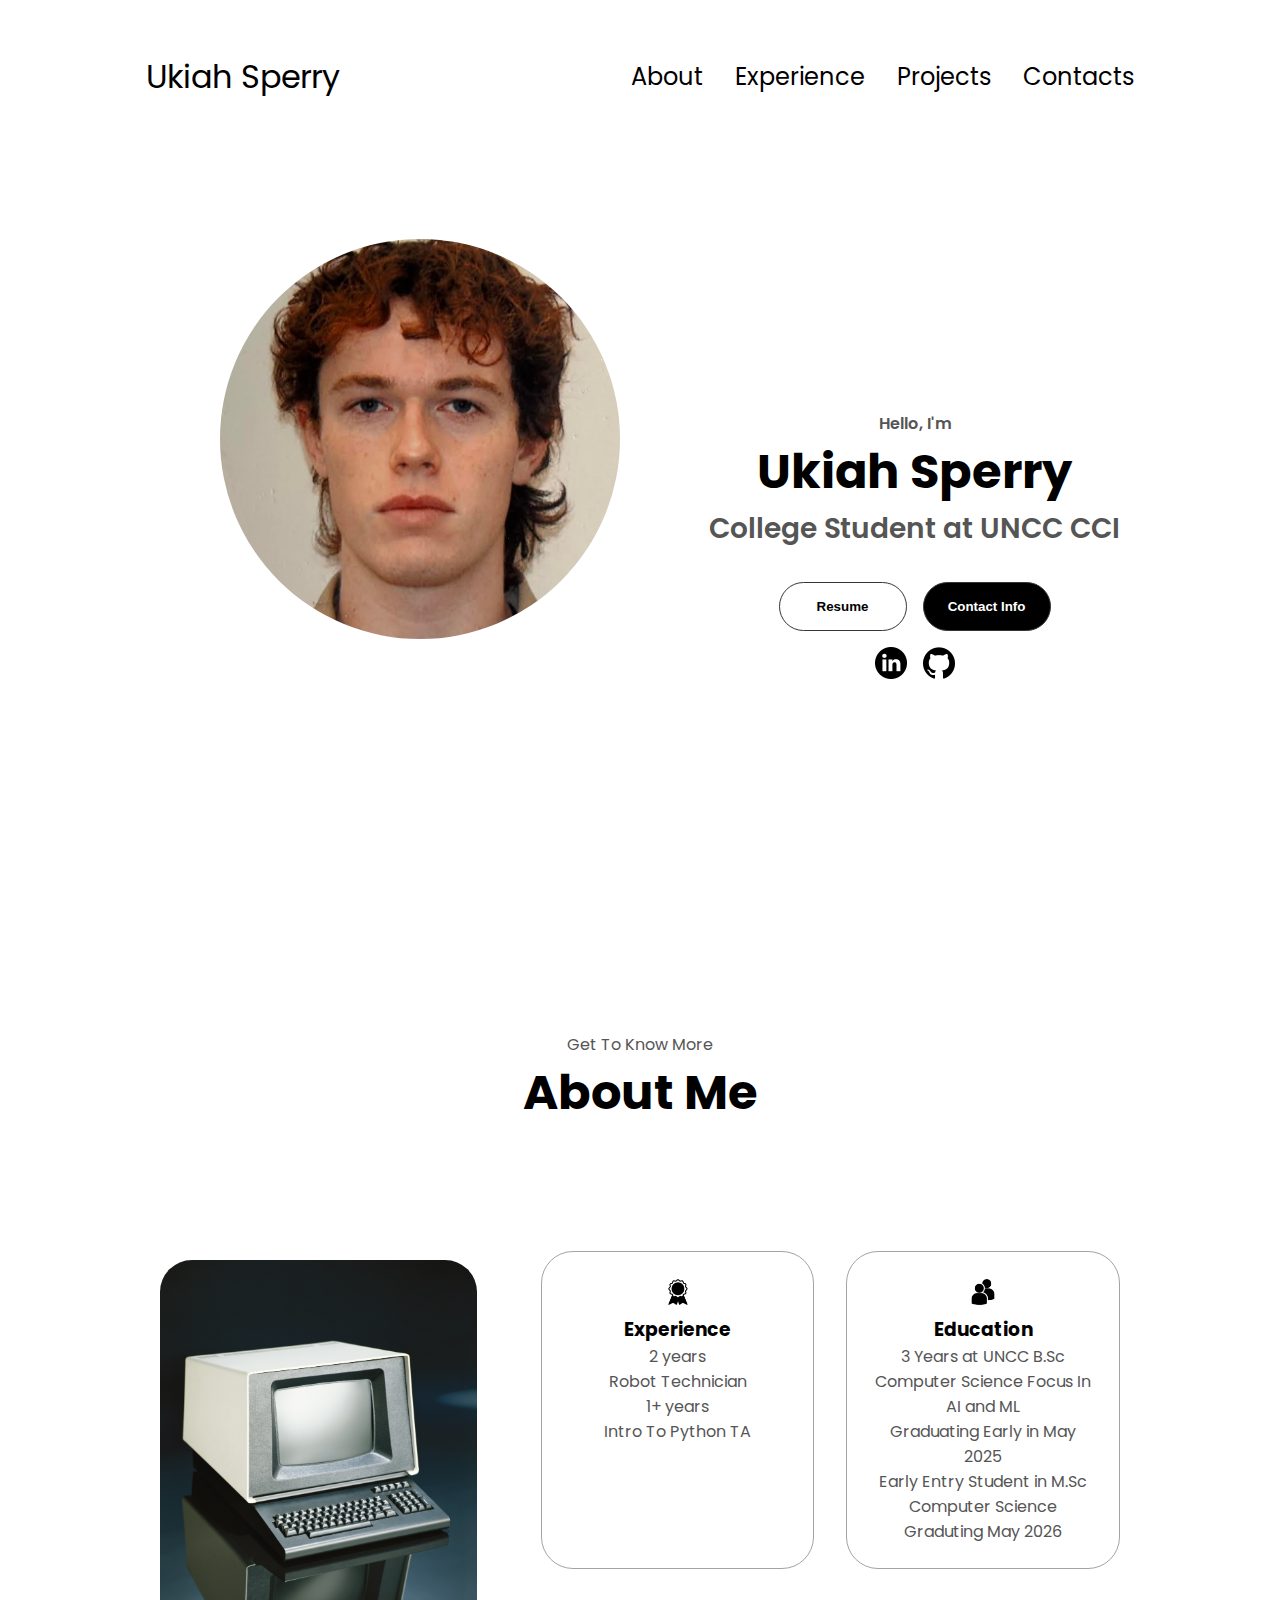
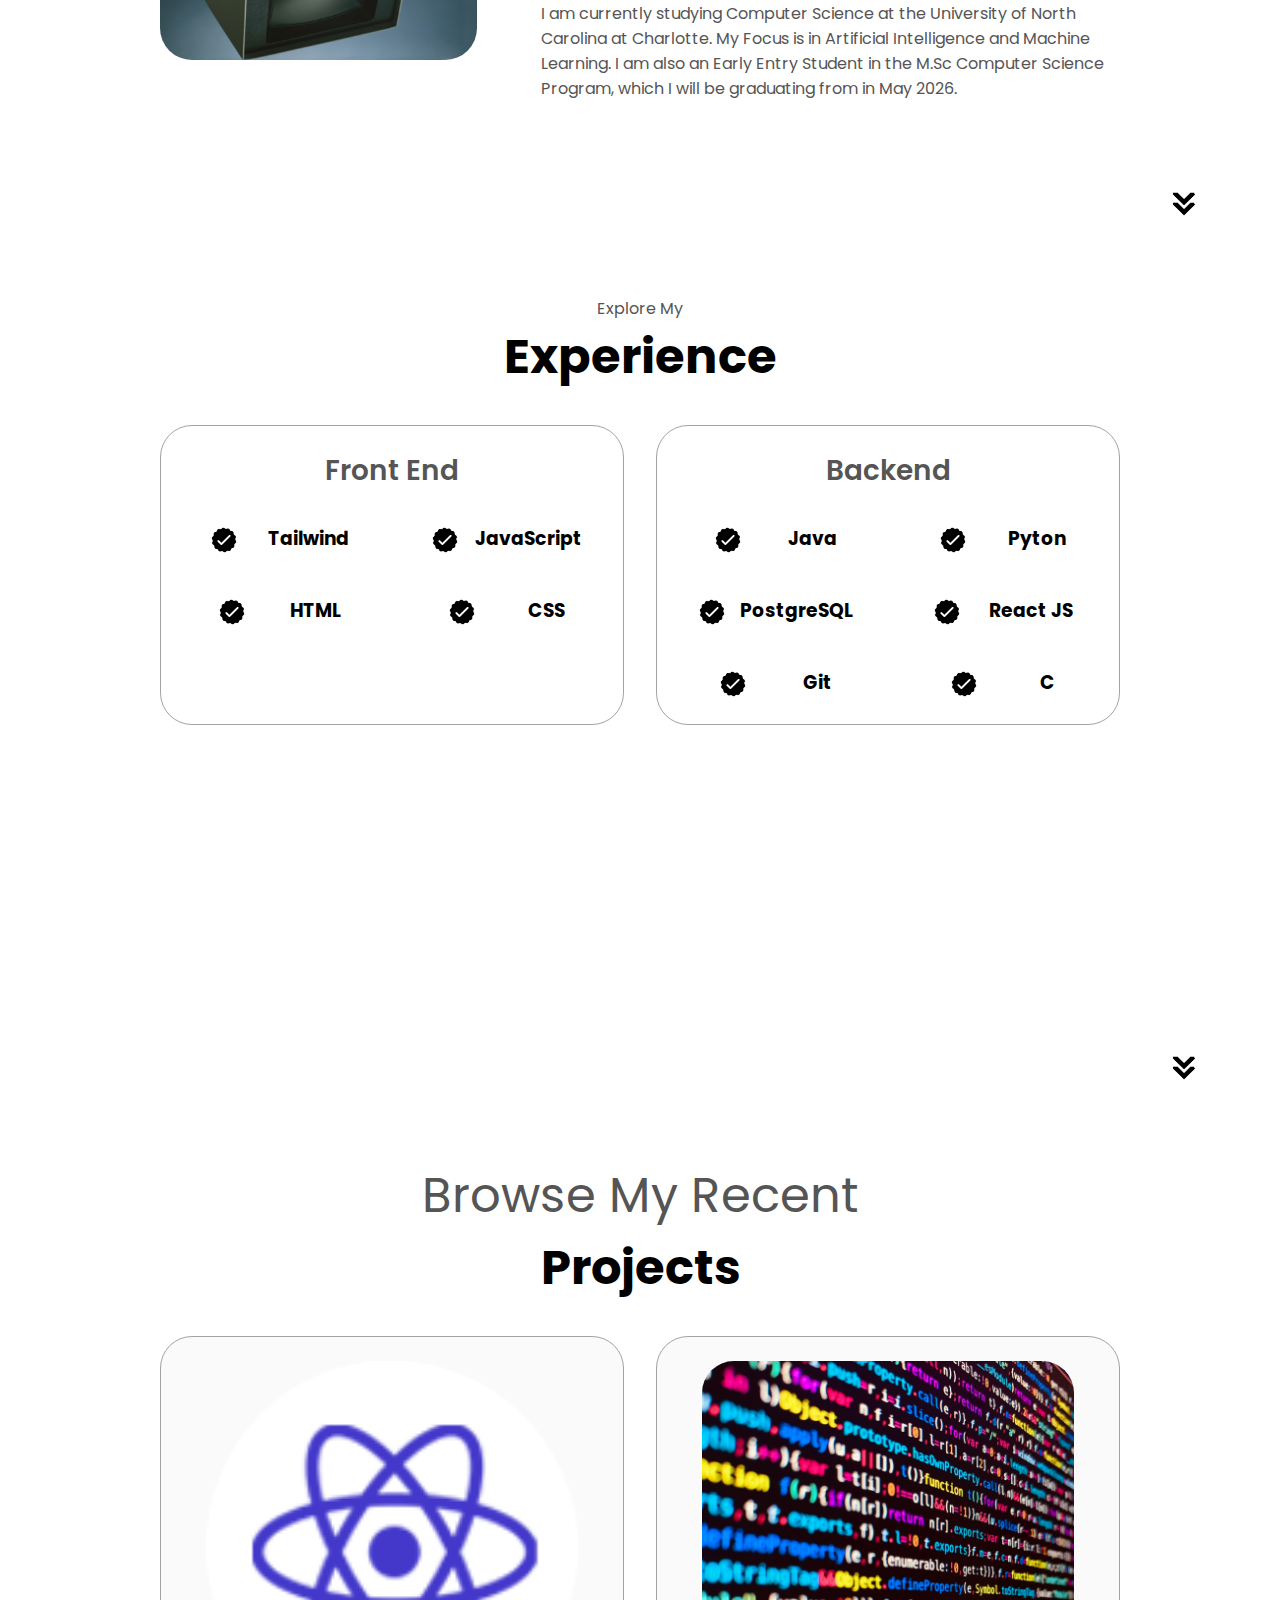
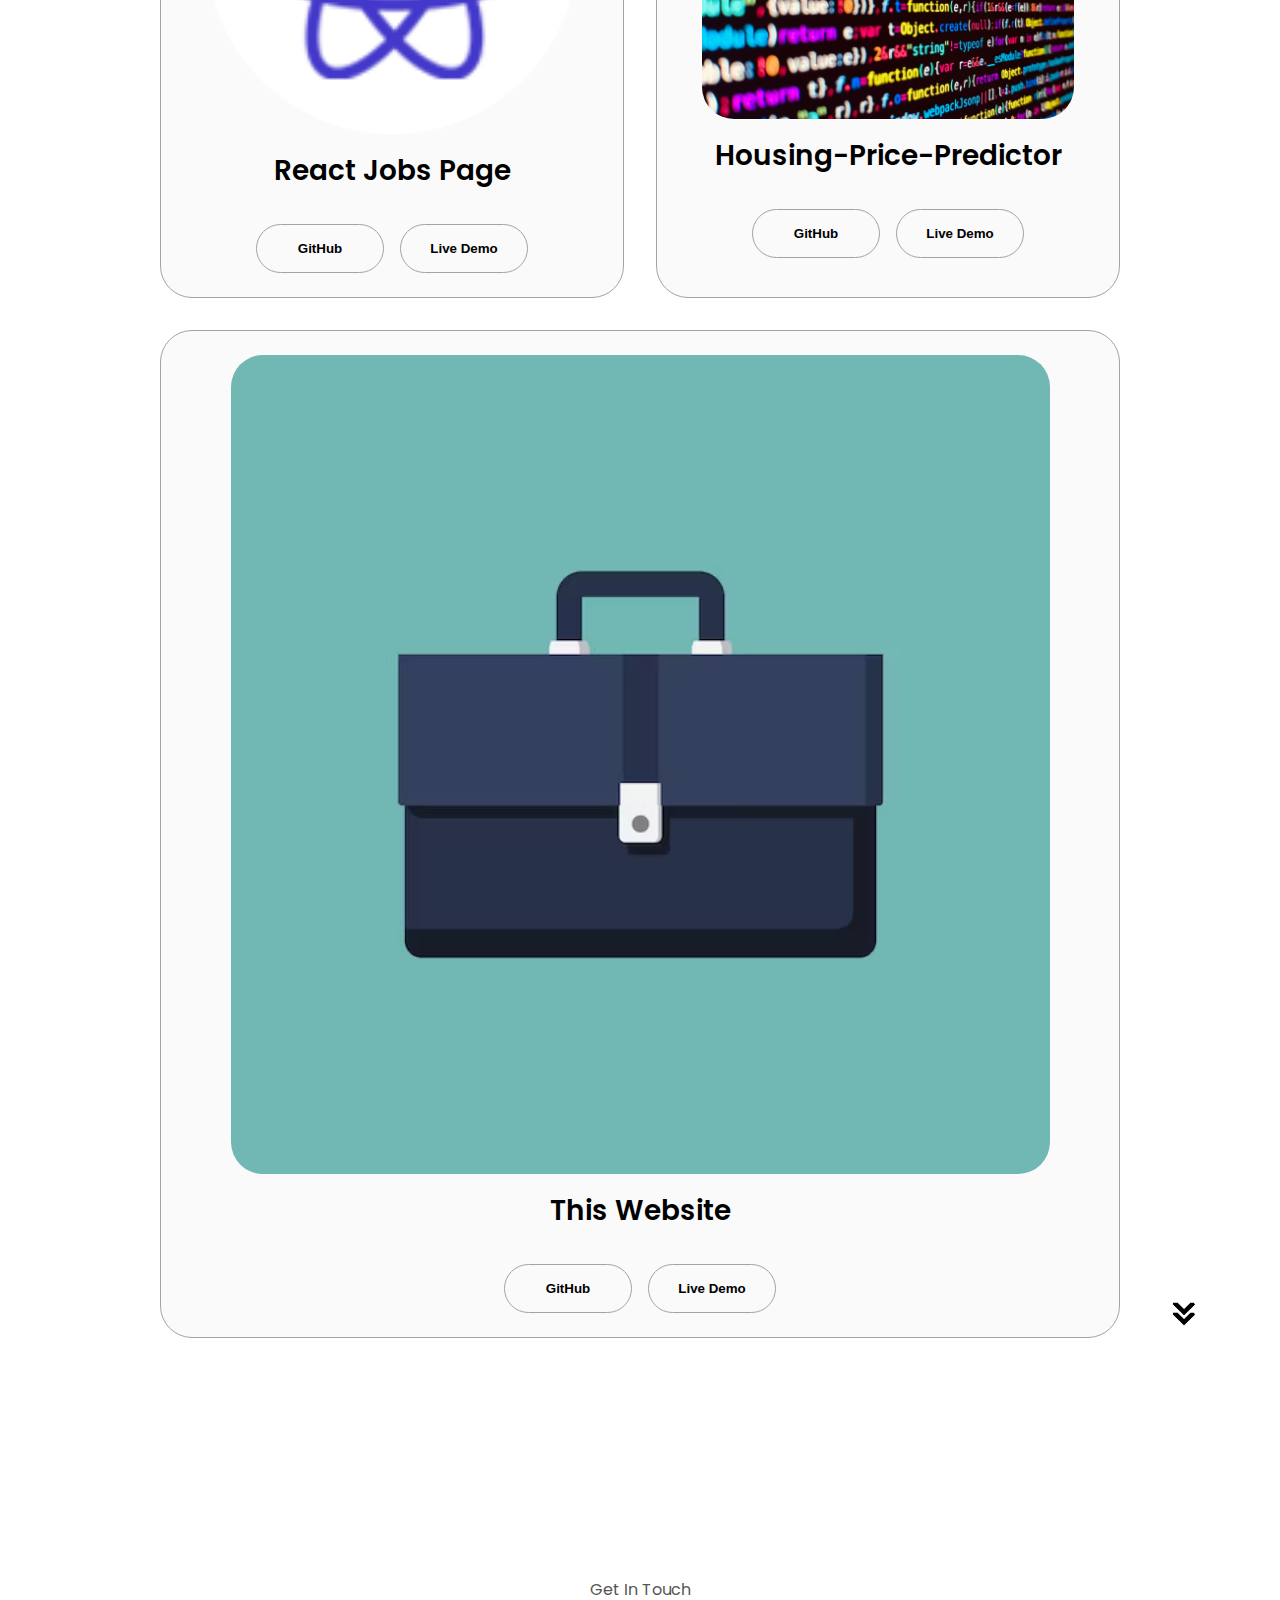
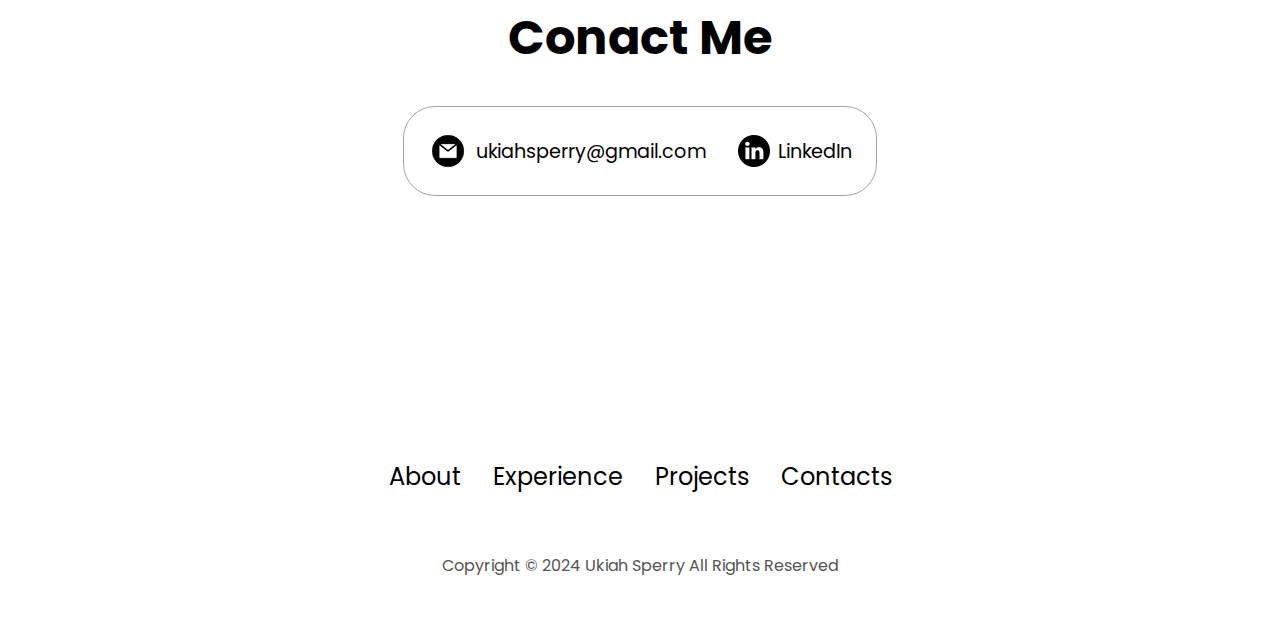
==== commit a35c673f: "Updating experience" ====
--- a/index.html
+++ b/index.html
@@ -128,28 +128,24 @@
                             <img src="./assets/checkmark.png" alt="Exp Icon" class="icon">
                             <div>
                                 <h3>Tailwind</h3>
-                                <p>Basic</p>
                             </div>
                         </article>
                         <article>
                             <img src="./assets/checkmark.png" alt="Exp Icon" class="icon">
                             <div>
                                 <h3>JavaScript</h3>
-                                <p>Intermediate</p>
                             </div>
                         </article>
                         <article>
                             <img src="./assets/checkmark.png" alt="Exp Icon" class="icon">
                             <div>
                                 <h3>HTML</h3>
-                                <p>Experienced</p>
                             </div>
                         </article>
                         <article>
                             <img src="./assets/checkmark.png" alt="Exp Icon" class="icon">
                             <div>
                                 <h3>CSS</h3>
-                                <p>Experienced</p>
                             </div>
                         </article>
                     </div>
@@ -161,42 +157,36 @@
                             <img src="./assets/checkmark.png" alt="Exp Icon" class="icon">
                             <div>
                                 <h3>Java</h3>
-                                <p>Intermediate</p>
                             </div>
                         </article>
                         <article>
                             <img src="./assets/checkmark.png" alt="Exp Icon" class="icon">
                             <div>
                                 <h3>Pyton</h3>
-                                <p>Experienced</p>
                             </div>
                         </article>
                         <article>
                             <img src="./assets/checkmark.png" alt="Exp Icon" class="icon">
                             <div>
                                 <h3>PostgreSQL</h3>
-                                <p>Experienced</p>
                             </div>
                         </article>
                         <article>
                             <img src="./assets/checkmark.png" alt="Exp Icon" class="icon">
                             <div>
                                 <h3>React JS</h3>
-                                <p>Basic</p>
                             </div>
                         </article>
                         <article>
                             <img src="./assets/checkmark.png" alt="Exp Icon" class="icon">
                             <div>
                                 <h3>Git</h3>
-                                <p>Intermediate</p>
                             </div>
                         </article>
                         <article>
                             <img src="./assets/checkmark.png" alt="Exp Icon" class="icon">
                             <div>
                                 <h3>C</h3>
-                                <p>Intermediate</p>
                             </div>
                         </article>
                     </div>
